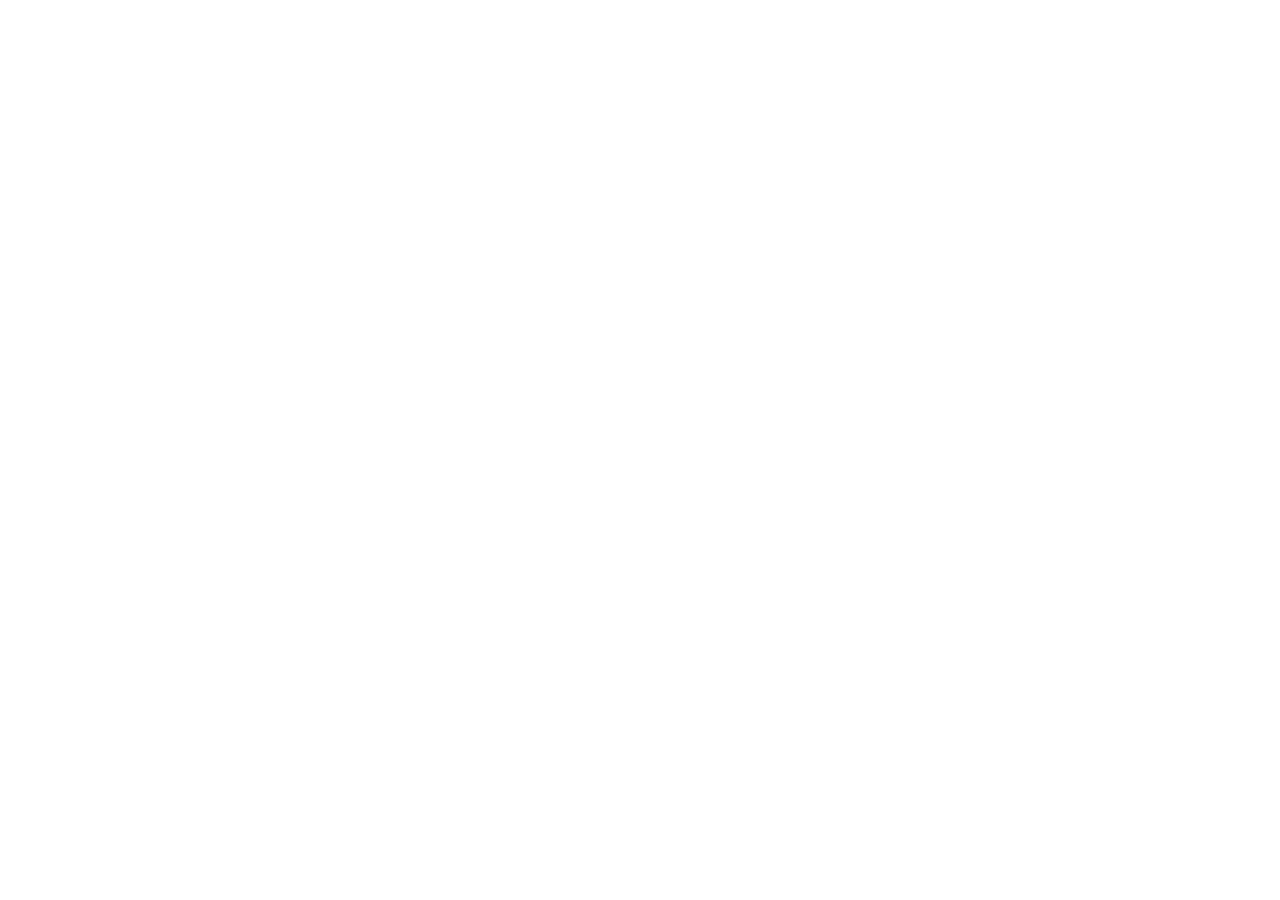
==== Presentacion/index.html @ 7d7fcc5f "Capas de Persistencia y Presentacion" ====
<!DOCTYPE html>
<html lang="en">
<head>
    <meta charset="UTF-8">
    <meta name="viewport" content="width=device-width, initial-scale=1.0">
    <title>Draftoicos</title>
</head>
<body>
    
</body>
</html>
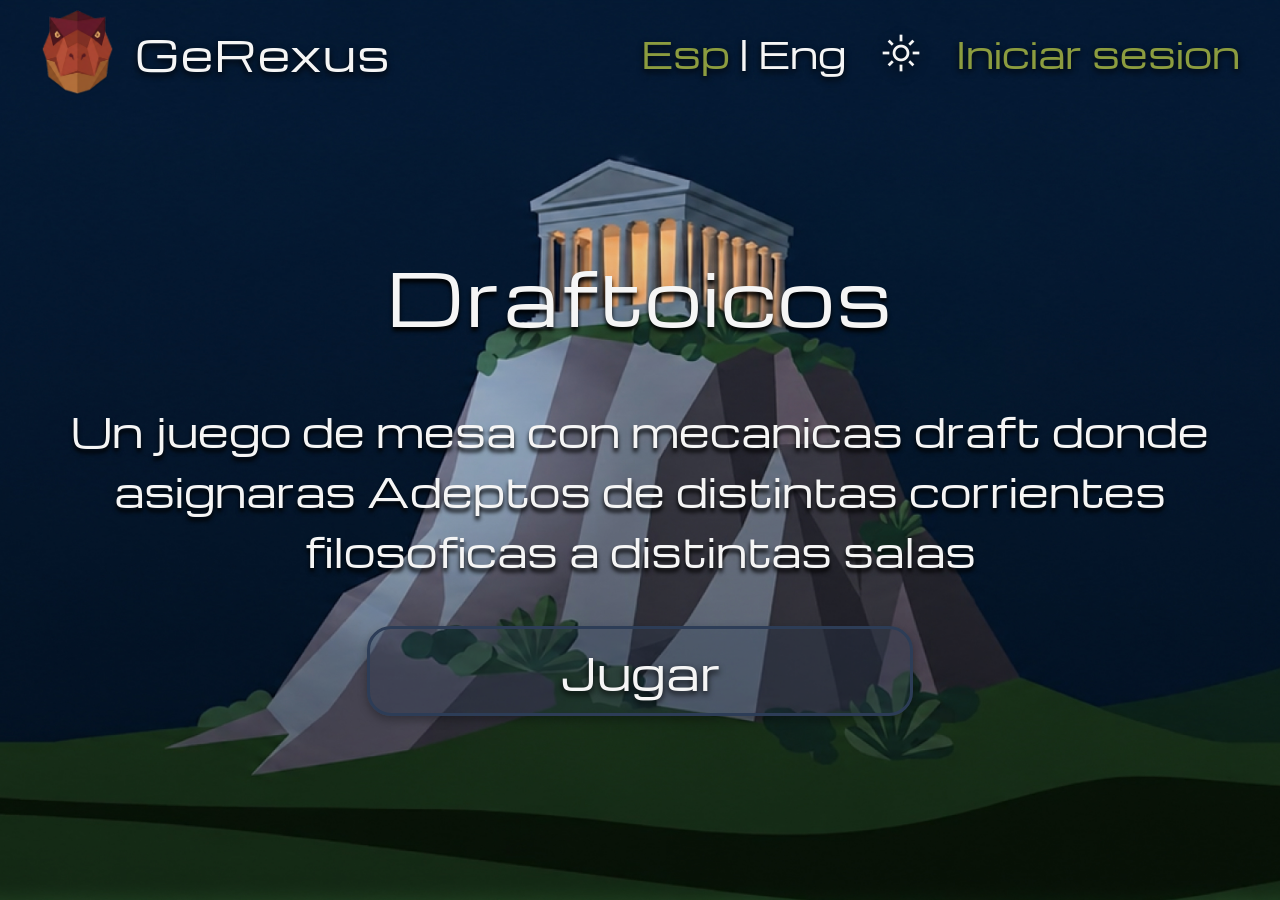
==== commit 182ded84: "Index y sus Assets" ====
--- a/Presentacion/index.html
+++ b/Presentacion/index.html
@@ -1,11 +1,50 @@
 <!DOCTYPE html>
-<html lang="en">
+<html lang="es">
 <head>
     <meta charset="UTF-8">
     <meta name="viewport" content="width=device-width, initial-scale=1.0">
-    <title>Draftoicos</title>
+    <title>GeRexus - Draftoicos</title>
+    <link rel="icon" type="image/png" href="../Assets/SocratesPNG.png">
+    <link rel="preconnect" href="https://fonts.googleapis.com">
+    <link rel="preconnect" href="https://fonts.gstatic.com" crossorigin>
+    <link href="https://fonts.googleapis.com/css2?family=Michroma&display=swap" rel="stylesheet">
+    <link rel="stylesheet" href="https://fonts.googleapis.com/css2?family=Material+Symbols+Outlined:opsz,wght,FILL,GRAD@24,400,0,0" />
+    <link rel="stylesheet" href="style.css">
 </head>
 <body>
-    
+
+    <header class="main-header">
+        <a href="#" class="logo-container">
+            <img src="../Assets/RexRojoPng.png" alt="GeRexus Logo" class="logo-img">
+            <span class="logo-text">GeRexus</span>
+        </a>
+        
+        <div class="header-actions">
+            <div class="leng-switcher">
+                <span class="active">Esp</span>
+                <span class="divider">|</span>
+                <a href="#" class="inactive">Eng</a>
+            </div>
+            
+            <button class="tema-toggle" aria-label="Cambiar a modo claro">
+                <span class="material-symbols-outlined">light_mode</span>
+            </button>
+            
+            <a href="#" class="login-btn">Iniciar sesion</a>
+        </div>
+    </header>
+
+    <main class="main-content">
+        <h1 class="main-title">Draftoicos</h1>
+        
+        <p class="main-description">
+            Un juego de mesa con mecanicas draft donde asignaras Adeptos de distintas corrientes filosoficas a distintas salas
+        </p>
+        
+        <a href="#" class="btn-jugar">
+            Jugar
+        </a>
+    </main>
+
 </body>
 </html>
--- a/Presentacion/style.css
+++ b/Presentacion/style.css
@@ -0,0 +1,267 @@
+:root {
+    --color-white: #F5F5F5;
+    --color-green: #8C9C3F;
+    --color-blue-btn: #2D3D57;
+    --font-main: 'Michroma', sans-serif;
+}
+
+* {
+    margin: 0;
+    padding: 0;
+    box-sizing: border-box;
+}
+
+body {
+    font-family: var(--font-main);
+    color: var(--color-white);
+    min-height: 100vh;
+    display: flex;
+    flex-direction: column;
+    justify-content: space-between;
+    overflow-x: hidden;
+    background-image: url('../Assets/FondoOscuro.jpg');
+    background-size: cover;
+    background-position: center;
+    background-repeat: no-repeat;
+    background-attachment: fixed;
+}
+
+/* --- Header --- */
+.main-header {
+    width: 100%;
+    padding: 0.625rem 2.5rem;
+    display: flex;
+    justify-content: space-between;
+    align-items: center;
+    position: absolute;
+    top: 0;
+    left: 0;
+    z-index: 10;
+}
+
+.logo-container {
+    display: flex;
+    align-items: center;
+    gap: 1.25rem;
+    text-decoration: none;
+    color: var(--color-white);
+}
+
+.logo-img {
+    width: 4.6875rem;
+    height: auto;
+}
+
+.logo-text {
+    font-size: 2.625rem;
+    letter-spacing: 0.0625rem;
+    text-shadow: 0 0.1875rem 0.375rem rgba(0, 0, 0, 0.9);
+}
+
+.header-actions {
+    display: flex;
+    align-items: center;
+    gap: 2.1875rem;
+    font-size: 2.25rem;
+}
+
+.leng-switcher {
+    display: flex;
+    gap: 0.625rem;
+    text-shadow: 0 0.1875rem 0.375rem rgba(0, 0, 0, 0.9);
+}
+
+.leng-switcher .active {
+    color: var(--color-green);
+}
+
+.leng-switcher .divider {
+    color: var(--color-white);
+}
+
+.leng-switcher .inactive {
+    color: var(--color-white);
+    text-decoration: none;
+}
+
+.tema-toggle {
+    background: none;
+    border: none;
+    cursor: pointer;
+    display: flex;
+    align-items: center;
+    color: var(--color-white);
+    transition: color 0.3s ease, transform 0.2s ease;
+}
+
+.tema-toggle .material-symbols-outlined {
+    font-size: 2.5rem;
+    filter: drop-shadow(0 0.1875rem 0.375rem rgba(0, 0, 0, 0.9));
+}
+
+.tema-toggle:hover {
+    color: var(--color-green);
+    transform: scale(1.1);
+}
+
+.login-btn {
+    color: var(--color-green);
+    text-decoration: none;
+    transition: opacity 0.2s ease;
+    text-shadow: 0 0.1875rem 0.375rem rgba(0, 0, 0, 0.9);
+}
+
+.login-btn:hover {
+    opacity: 0.8;
+}
+
+/* --- Contenido Principal --- */
+.main-content {
+    flex: 1;
+    display: flex;
+    flex-direction: column;
+    justify-content: center;
+    align-items: center;
+    text-align: center;
+    padding: 6.25rem 1.25rem 2.5rem 1.25rem;
+    max-width: 75rem;
+    margin: 0 auto;
+    gap: 2.8125rem;
+}
+
+.main-title {
+    font-size: 4.5rem;
+    font-weight: normal;
+    letter-spacing: 0.125rem;
+    margin-bottom: 0.625rem;
+    text-shadow: 0 0.25rem 0.25rem rgba(0, 0, 0, 1);
+}
+
+.main-description {
+    font-size: 2.5rem;
+    max-width: 72.0625rem;
+    line-height: 1.5;
+    color: var(--color-white);
+    text-shadow: 0 0.25rem 0.25rem rgba(0, 0, 0, 1);
+}
+
+/* --- Botón Jugar --- */
+.btn-jugar {
+    width: 34.125rem;
+    height: 5.625rem;
+    display: flex;
+    justify-content: center;
+    align-items: center;
+    font-family: var(--font-main);
+    font-size: 2.75rem;
+    color: var(--color-white);
+    text-decoration: none;
+    background-color: rgba(45, 61, 87, 0.28);
+    border: 0.1875rem solid var(--color-blue-btn);
+    border-radius: 1.5rem;
+    cursor: pointer;
+    box-shadow: 0 0.25rem 0.625rem rgba(0, 0, 0, 0.3);
+    text-shadow: 0 0.1875rem 0.375rem rgba(0, 0, 0, 0.9);
+    transition: background-color 0.3s ease, box-shadow 0.3s ease, transform 0.1s ease;
+}
+
+.btn-jugar:hover {
+    background-color: rgba(45, 61, 87, 1);
+    box-shadow: 0 0.375rem 0.875rem rgba(0, 0, 0, 0.5);
+}
+
+.btn-jugar:active {
+    transform: scale(0.98);
+}
+
+/* --- Responsive --- */
+@media (max-width: 1200px) {
+    .main-title { font-size: 3.625rem; }
+    .main-description { font-size: 2rem; max-width: 95%; }
+    .btn-jugar { width: 30rem; height: 5.3125rem; font-size: 2.375rem; }
+    .main-header { padding: 0.625rem 1.875rem; }
+    .logo-img { width: 4.0625rem; }
+    .logo-text { font-size: 2.25rem; }
+    .header-actions { font-size: 1.875rem; gap: 1.5625rem; }
+    .tema-toggle .material-symbols-outlined { font-size: 2.125rem; }
+}
+
+@media (max-width: 768px) {
+    .main-header {
+        padding: 0.75rem 0.9375rem;
+    }
+    .logo-container {
+        gap: 0.5rem;
+    }
+    .logo-img {
+        width: 2.375rem;
+    }
+    .logo-text {
+        font-size: 1.375rem;
+    }
+    .header-actions {
+        font-size: 1.0625rem;
+        gap: 0.75rem;
+    }
+    .tema-toggle .material-symbols-outlined {
+        font-size: 1.3125rem;
+    }
+    .login-btn {
+        display: none;
+    }
+    
+    .main-content {
+        padding: 14vh 1.25rem 5vh 1.25rem; 
+        justify-content: space-between;
+        gap: 6vh; 
+    }
+    .main-title {
+        font-size: 3.25rem;
+        letter-spacing: 0.0625rem;
+        margin-bottom: 0.3125rem;
+    }
+    .main-description {
+        font-size: 1.25rem;
+        line-height: 1.5;
+        max-width: 100%;
+    }
+    .btn-jugar {
+        width: 90%;
+        max-width: 21.25rem;
+        height: 4.0625rem;
+        font-size: 1.75rem;
+        border-radius: 1.125rem;
+        text-shadow: 0 0.125rem 0.3125rem rgba(0, 0, 0, 0.9);
+        margin-top: 1rem;
+    }
+}
+
+@media (max-width: 400px) {
+    .main-header {
+        padding: 0.625rem 0.625rem;
+    }
+    .logo-text {
+        font-size: 1.125rem;
+    }
+    .header-actions {
+        font-size: 0.875rem;
+        gap: 0.5rem;
+    }
+    .tema-toggle .material-symbols-outlined {
+        font-size: 1.125rem;
+    }
+    .main-content {
+        padding-top: 12vh;
+        gap: 4vh;
+    }
+    .main-title {
+        font-size: 2.5rem;
+    }
+    .main-description {
+        font-size: 1.05rem;
+    }
+    .btn-jugar {
+        height: 3.75rem;
+        font-size: 1.5rem;
+    }
+}
